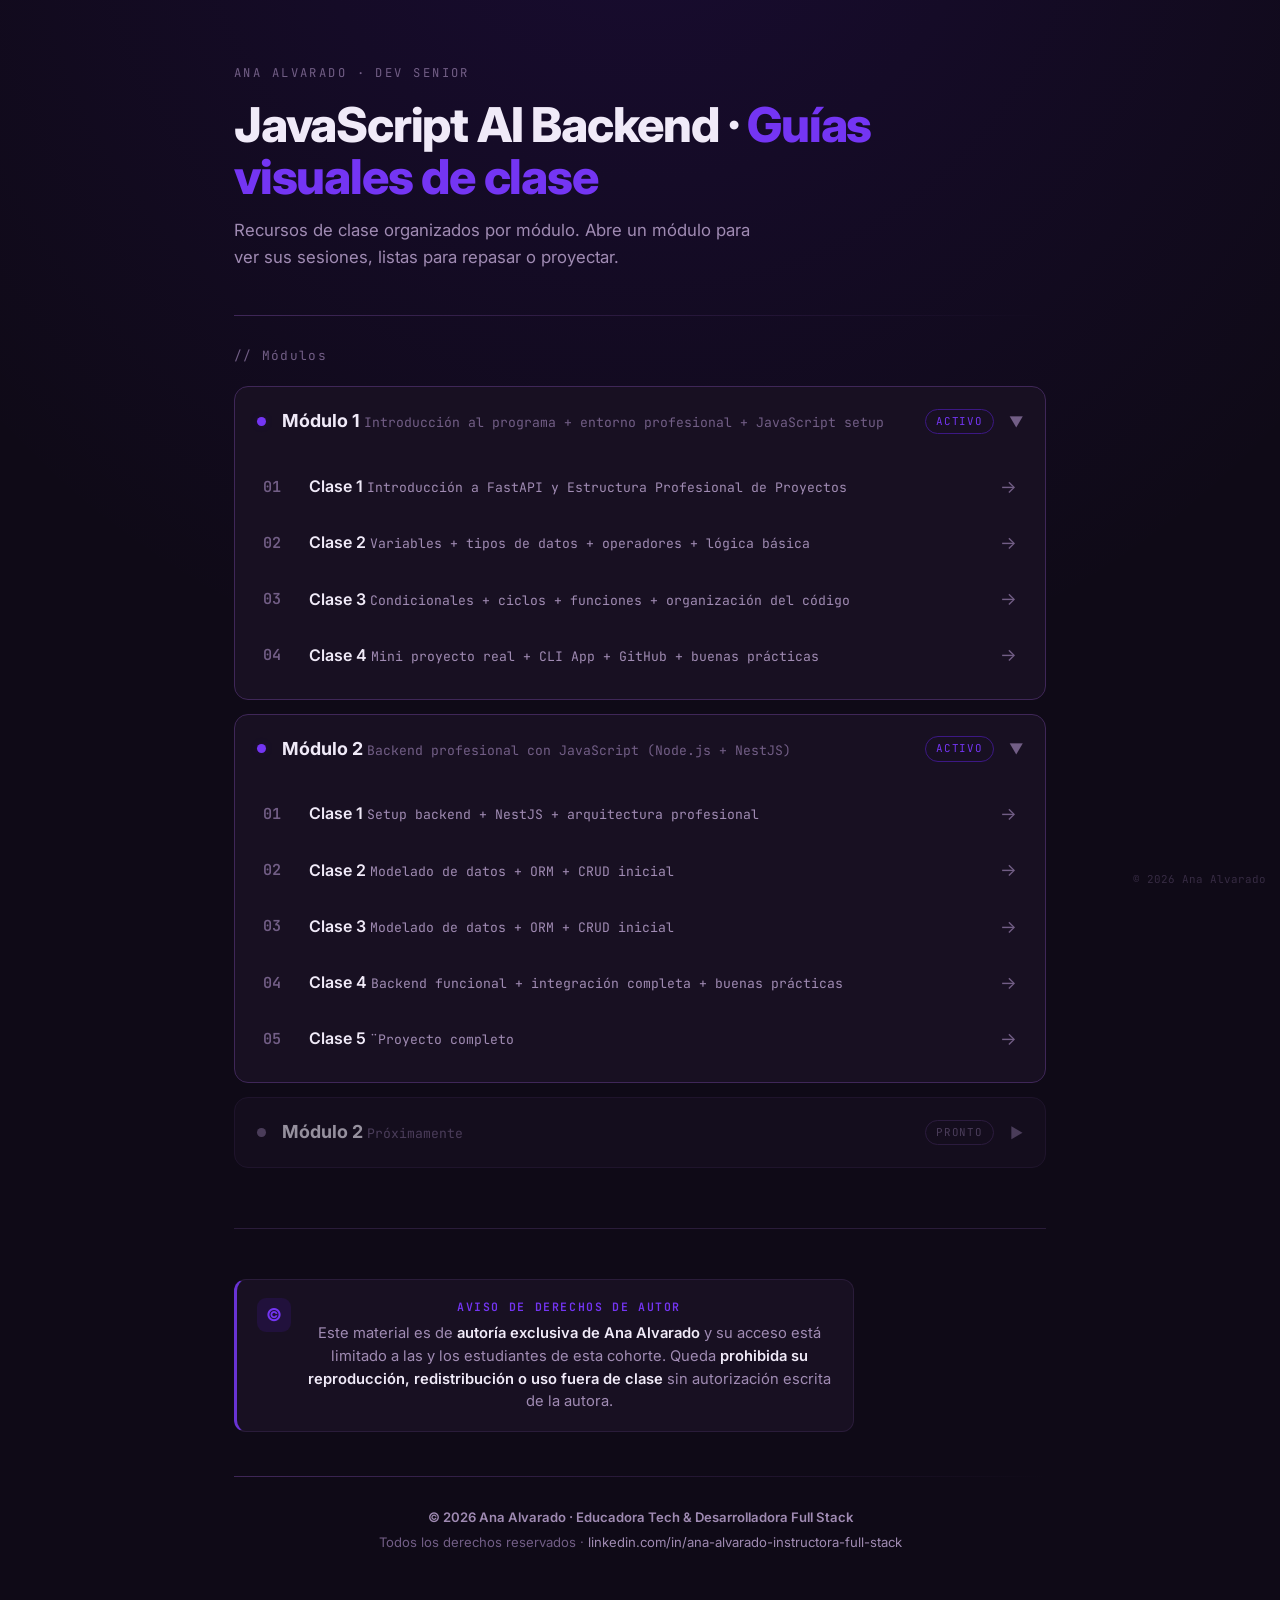
==== index.html @ 87615311 "guia" ====
<!DOCTYPE html>
<html lang="es">
<head>
<meta charset="UTF-8">
<meta name="viewport" content="width=device-width, initial-scale=1.0">
<title>Portal de Clases · Ana Alvarado · Dev Senior</title>

<!--
  ============================================================================
  © 2026 ANA ALVARADO — Todos los derechos reservados.
  Educadora Tech & Desarrolladora Full Stack
  linkedin.com/in/ana-alvarado-instructora-full-stack

  Este material educativo es de autoría exclusiva de Ana Alvarado.
  Queda PROHIBIDA su reproducción, redistribución, modificación o uso
  fuera del contexto de la clase para la que fue creado, sin autorización
  escrita de la autora. El acceso a este recurso no otorga ningún derecho
  sobre su contenido ni sobre su código.
  ============================================================================
-->

<meta name="author" content="Ana Alvarado">
<meta name="copyright" content="© 2026 Ana Alvarado — Todos los derechos reservados">
<meta name="description" content="Material educativo de autoría de Ana Alvarado · Educadora Tech & Desarrolladora Full Stack. Uso exclusivo de clase.">
<meta name="robots" content="noindex, nofollow, noarchive, noimageindex">

<link rel="preconnect" href="https://fonts.googleapis.com">
<link rel="preconnect" href="https://fonts.gstatic.com" crossorigin>
<link href="https://fonts.googleapis.com/css2?family=Inter:wght@400;500;600;700;800&family=JetBrains+Mono:wght@400;500;600&display=swap" rel="stylesheet">
<style>
  /* ==========================================================================
     © 2026 Ana Alvarado · Educadora Tech & Desarrolladora Full Stack
     Todos los derechos reservados · Autoría exclusiva.
     ========================================================================== */
:root{
    /* Fondo morado-carbón (tinte del morado Dev Senior, no gris neutro) */
    --bg:#0f0a17;
    --bg-card:#181022;
    --bg-card-hover:#20152e;
    --borde:#2a1c3a;
    --borde-claro:#3f2758;
    --texto:#f0eaf8;
    --texto-suave:#a08bb3;
    --texto-tenue:#725e86;
    /* Acento institucional Dev Senior */
    --acento:#7435f3;        /* vibrante Dev Senior, para que resalte sobre oscuro */
    --acento-fuerte:#6933d4; /* principal Dev Senior */
    --acento-tenue:#3C1884;  /* oscuro Dev Senior */
    --acento-glow:rgba(96,24,240,0.12);
  }
  *{margin:0;padding:0;box-sizing:border-box}
  html{scroll-behavior:smooth}
  body{
    font-family:'Inter',sans-serif;
    background:var(--bg);
    color:var(--texto);
    min-height:100vh;
    line-height:1.6;
    background-image:radial-gradient(circle at 50% -10%, var(--acento-glow), transparent 46%);
    /* disuasión: dificulta selección casual */
    -webkit-user-select:none;
    -moz-user-select:none;
    user-select:none;
  }
  .wrap{max-width:860px;margin:0 auto;padding:64px 24px 90px}

  /* Encabezado */
  .eyebrow{
    font-family:'JetBrains Mono',monospace;
    font-size:.76rem;
    letter-spacing:.2em;
    text-transform:uppercase;
    color:var(--texto-tenue);
    margin-bottom:16px;
  }
  h1{
    font-size:clamp(2rem,5vw,3rem);
    font-weight:800;
    letter-spacing:-.025em;
    line-height:1.08;
    margin-bottom:14px;
  }
  h1 .acento{
    color:var(--acento);
  }
  .lead{
    color:var(--texto-suave);
    font-size:1.05rem;
    max-width:540px;
  }

  /* Aviso legal serio */
  .aviso{
    display:flex;
    gap:14px;
    align-items:flex-start;
    background:var(--bg-card);
    border:1px solid var(--borde);
    border-left:3px solid var(--acento-fuerte);
    border-radius:12px;
    padding:18px 20px;
    margin-top:26px;
    max-width:620px;
  }
  .aviso-icono{
    flex-shrink:0;
    width:34px;height:34px;
    border-radius:9px;
    background:var(--acento-glow);
    display:flex;align-items:center;justify-content:center;
    font-size:1.1rem;
    color:var(--acento);
    font-weight:700;
  }
  .aviso-cuerpo{flex:1}
  .aviso-titulo{
    font-family:'JetBrains Mono',monospace;
    font-size:.72rem;
    letter-spacing:.14em;
    text-transform:uppercase;
    color:var(--acento);
    margin-bottom:6px;
    font-weight:600;
  }
  .aviso-texto{
    font-size:.92rem;
    color:var(--texto-suave);
    line-height:1.55;
  }
  .aviso-texto strong{color:var(--texto);font-weight:600}

  .divider{
    height:1px;
    background:linear-gradient(90deg,var(--borde-claro),transparent);
    margin:44px 0 30px;
  }
  .sec-label{
    font-family:'JetBrains Mono',monospace;
    font-size:.8rem;
    color:var(--texto-tenue);
    letter-spacing:.1em;
    margin-bottom:20px;
  }

  /* Módulos plegables */
  .modulos{display:flex;flex-direction:column;gap:14px}
  .modulo{
    background:var(--bg-card);
    border:1px solid var(--borde);
    border-radius:14px;
    overflow:hidden;
    transition:border-color .2s ease;
  }
  .modulo[open]{border-color:var(--borde-claro)}
  .modulo summary{
    list-style:none;
    cursor:pointer;
    display:flex;
    align-items:center;
    gap:16px;
    padding:20px 22px;
    user-select:none;
    transition:background .2s ease;
  }
  .modulo summary::-webkit-details-marker{display:none}
  .modulo summary:hover{background:var(--bg-card-hover)}
  .modulo summary:focus-visible{outline:2px solid var(--acento);outline-offset:-2px}
  .mod-punto{
    width:9px;height:9px;border-radius:50%;flex-shrink:0;
    background:var(--acento);
    box-shadow:0 0 8px var(--acento-glow);
  }
  .mod-punto.apagado{
    background:var(--texto-tenue);
    box-shadow:none;
  }
  .mod-info{flex:1;min-width:0}
  .mod-titulo{font-size:1.12rem;font-weight:700;margin-bottom:2px}
  .mod-meta{
    font-size:.82rem;
    color:var(--texto-tenue);
    font-family:'JetBrains Mono',monospace;
  }
  .mod-chevron{
    color:var(--texto-tenue);
    font-size:.9rem;
    transition:transform .25s ease;
    flex-shrink:0;
  }
  .modulo[open] .mod-chevron{transform:rotate(90deg)}
  .mod-badge{
    font-family:'JetBrains Mono',monospace;
    font-size:.68rem;
    letter-spacing:.08em;
    text-transform:uppercase;
    color:var(--texto-tenue);
    border:1px solid var(--borde-claro);
    border-radius:20px;
    padding:3px 10px;
    flex-shrink:0;
  }
  .mod-badge.activo{
    color:var(--acento);
    border-color:var(--acento-tenue);
  }

  /* Lista de clases dentro del módulo */
  .clases{
    padding:4px 14px 16px;
    display:flex;flex-direction:column;gap:2px;
  }
  .clase{
    display:flex;
    align-items:center;
    gap:16px;
    padding:13px 14px;
    border-radius:10px;
    text-decoration:none;
    color:inherit;
    transition:background .15s ease;
  }
  .clase:hover{background:var(--bg-card-hover)}
  .clase:focus-visible{outline:2px solid var(--acento);outline-offset:-2px}
  .num{
    font-family:'JetBrains Mono',monospace;
    font-size:.95rem;
    font-weight:600;
    color:var(--texto-tenue);
    min-width:30px;
    flex-shrink:0;
  }
  .clase-info{flex:1;min-width:0}
  .clase-titulo{font-size:1rem;font-weight:600;margin-bottom:1px}
  .clase-temas{
    font-size:.82rem;
    color:var(--texto-suave);
    font-family:'JetBrains Mono',monospace;
  }
  .flecha{color:var(--texto-tenue);font-size:1.1rem;transition:.15s ease;flex-shrink:0}
  .clase:hover .flecha{color:var(--acento);transform:translateX(2px)}
  .clase:hover .num{color:var(--acento)}

  /* Módulo próximamente */
  .modulo.proximo{opacity:.6}
  .modulo.proximo summary{cursor:default}
  .modulo.proximo summary:hover{background:transparent}
  .vacio{
    padding:0 22px 20px;
    font-size:.9rem;
    color:var(--texto-tenue);
    font-style:italic;
  }

  /* Marca de agua discreta fija */
  .watermark{
    position:fixed;
    bottom:12px;right:14px;
    font-family:'JetBrains Mono',monospace;
    font-size:.68rem;
    color:var(--texto-tenue);
    opacity:.4;
    pointer-events:none;
    user-select:none;
    z-index:5;
  }

  /* Pie */
  footer{
    margin-top:60px;
    padding-top:24px;
    border-top:1px solid var(--borde);
    font-size:.82rem;
    color:var(--texto-tenue);
    text-align:center;
  }
  footer a{color:var(--texto-suave);text-decoration:none}
  footer a:hover{color:var(--acento)}
  footer .firma{color:var(--texto-suave);font-weight:600;margin-bottom:4px}

  @media (max-width:520px){
    .wrap{padding:44px 18px 60px}
    .modulo summary{padding:16px 18px;gap:12px}
    .mod-badge{display:none}
    .watermark{display:none}
  }

  @media (prefers-reduced-motion:reduce){
    *{transition:none !important;scroll-behavior:auto !important}
  }
</style>
</head>
<body oncontextmenu="return false">
  <div class="wrap">

    <p class="eyebrow">Ana Alvarado · Dev Senior</p>
    <h1>JavaScript AI Backend · <span class="acento">Guías visuales de clase</span></h1>
    <p class="lead">Recursos de clase organizados por módulo. Abre un módulo para ver sus sesiones, listas para repasar o proyectar.</p>

    <div class="divider"></div>

    <p class="sec-label">// Módulos</p>

    <div class="modulos">

      <!-- ============ MÓDULO: JAVASCRIPT ============ -->
      <details class="modulo" open>
        <summary>
          <span class="mod-punto"></span>
          <span class="mod-info">
            <span class="mod-titulo">Módulo 1</span>
            <span class="mod-meta">Introducción al programa + entorno profesional + JavaScript setup</span>
          </span>
          <span class="mod-badge activo">Activo</span>
          <span class="mod-chevron">▶</span>
        </summary>
        <div class="clases">

          <a class="clase" href="">
            <span class="num">01</span>
            <span class="clase-info">
              <span class="clase-titulo">Clase 1</span>
              <span class="clase-temas">Introducción a FastAPI y Estructura Profesional de Proyectos</span>
            </span>
            <span class="flecha">&rarr;</span>
          </a>
<!-- cambios -->
          <a class="clase" href="docs/clase2.html">
            <span class="num">02</span>
            <span class="clase-info">
              <span class="clase-titulo">Clase 2</span>
              <span class="clase-temas">Variables + tipos de datos + operadores + lógica básica</span>
            </span>
            <span class="flecha">&rarr;</span>
          </a>
          <a class="clase" href="docs/M1_Clase3_SPA_estudiantes.html">
            <span class="num">03</span>
            <span class="clase-info">
              <span class="clase-titulo">Clase 3</span>
              <span class="clase-temas">Condicionales + ciclos + funciones + organización del código</span>
            </span>
            <span class="flecha">&rarr;</span>
          </a>
<!-- cambios -->
          <a class="clase" href="docs/Clase4_Modulo1_CLI_Gestor_Tareas.html">
            <span class="num">04</span>
            <span class="clase-info">
              <span class="clase-titulo">Clase 4</span>
              <span class="clase-temas">Mini proyecto real + CLI App + GitHub + buenas prácticas</span>
            </span>
            <span class="flecha">&rarr;</span>
          </a>
        </div>
      </details>

            <!-- ============ MÓDULO: JAVASCRIPT ============ -->
      <details class="modulo" open>
        <summary>
          <span class="mod-punto"></span>
          <span class="mod-info">
            <span class="mod-titulo">Módulo 2</span>
            <span class="mod-meta">Backend profesional con JavaScript (Node.js + NestJS)</span>
          </span>
          <span class="mod-badge activo">Activo</span>
          <span class="mod-chevron">▶</span>
        </summary>
        <div class="clases">
          <a class="clase" href="docs/M2-C1-spa.html">
            <span class="num">01</span>
            <span class="clase-info">
              <span class="clase-titulo">Clase 1</span>
              <span class="clase-temas">Setup backend + NestJS + arquitectura profesional</span>
            </span>
            <span class="flecha">&rarr;</span>
          </a>
          <a class="clase" href="docs/clase-02-modelado-prisma-postgresql-v2.html">
            <span class="num">02</span>
            <span class="clase-info">
              <span class="clase-titulo">Clase 2</span>
              <span class="clase-temas">Modelado de datos + ORM + CRUD inicial</span>
            </span>
            <span class="flecha">&rarr;</span>
          </a>
          <a class="clase" href="docs/Clase3_Modulo2.html">
            <span class="num">03</span>
            <span class="clase-info">
              <span class="clase-titulo">Clase 3</span>
              <span class="clase-temas">Modelado de datos + ORM + CRUD inicial</span>
            </span>
            <span class="flecha">&rarr;</span>
          </a>
          <a class="clase" href="docs/clase4M2.html">
            <span class="num">04</span>
            <span class="clase-info">
              <span class="clase-titulo">Clase 4</span>
              <span class="clase-temas">Backend funcional + integración completa + buenas prácticas</span>
            </span>
            <span class="flecha">&rarr;</span>
          </a>
          <a class="clase" href="docs/Repaso-Finanzas-API-SPA.html">
            <span class="num">05</span>
            <span class="clase-info">
              <span class="clase-titulo">Clase 5</span>
              <span class="clase-temas">¨Proyecto completo</span>
            </span>
            <span class="flecha">&rarr;</span>
          </a>
        </div>
      </details>

      <!-- ============ MÓDULO: BASES DE DATOS ============ -->
      <details class="modulo proximo">
        <summary>
          <span class="mod-punto apagado"></span>
          <span class="mod-info">
            <span class="mod-titulo">Módulo 2</span>
            <span class="mod-meta">Próximamente</span>
          </span>
          <span class="mod-badge">Pronto</span>
          <span class="mod-chevron">▶</span>
        </summary>
        <p class="vacio">Las sesiones de este módulo se publicarán más adelante.</p>


    </div>

    <footer>
          <div class="aviso" role="note" aria-label="Aviso de derechos de autor">
      <span class="aviso-icono">©</span>
      <div class="aviso-cuerpo">
        <div class="aviso-titulo">Aviso de derechos de autor</div>
        <p class="aviso-texto">
          Este material es de <strong>autoría exclusiva de Ana Alvarado</strong> y su acceso está limitado a las y los estudiantes de esta cohorte. Queda <strong>prohibida su reproducción, redistribución o uso fuera de clase</strong> sin autorización escrita de la autora.
        </p>
      </div>
    </div>
        <div class="divider"></div>
      <p class="firma">© 2026 Ana Alvarado · Educadora Tech &amp; Desarrolladora Full Stack</p>
      <p>Todos los derechos reservados ·
      <a href="https://linkedin.com/in/ana-alvarado-instructora-full-stack" target="_blank" rel="noopener">linkedin.com/in/ana-alvarado-instructora-full-stack</a></p>
    </footer>

  </div>

  <div class="watermark">© 2026 Ana Alvarado</div>

<script>
/* ============================================================================
   © 2026 Ana Alvarado — Educadora Tech & Desarrolladora Full Stack
   Todos los derechos reservados. Autoría exclusiva.
   linkedin.com/in/ana-alvarado-instructora-full-stack
   ============================================================================ */
console.log("%c© 2026 Ana Alvarado","color:#0086CE;font-size:16px;font-weight:bold");
console.log("%cEducadora Tech & Desarrolladora Full Stack — Todos los derechos reservados","color:#8ba0b3");
console.log("%cEste material es de autoría exclusiva. Prohibida su reproducción o redistribución sin autorización.","color:#5e7286");

/* Capa de disuasión (NO es bloqueo real; molesta la copia casual) */
(function(){
  // Bloquear selección por arrastre
  document.addEventListener('selectstart', function(e){ e.preventDefault(); });
  // Bloquear arrastre de enlaces/imágenes
  document.addEventListener('dragstart', function(e){ e.preventDefault(); });
  // Atajos comunes de guardado / código fuente / imprimir / copiar
  document.addEventListener('keydown', function(e){
    var k = (e.key || '').toLowerCase();
    if(e.ctrlKey || e.metaKey){
      if(['s','u','p','c'].includes(k)){ e.preventDefault(); return false; }
    }
    // F12 (DevTools) y Ctrl+Shift+I / Ctrl+Shift+J / Ctrl+Shift+C
    if(k === 'f12'){ e.preventDefault(); return false; }
    if((e.ctrlKey||e.metaKey) && e.shiftKey && ['i','j','c'].includes(k)){
      e.preventDefault(); return false;
    }
  });
})();
</script>
</body>
</html>
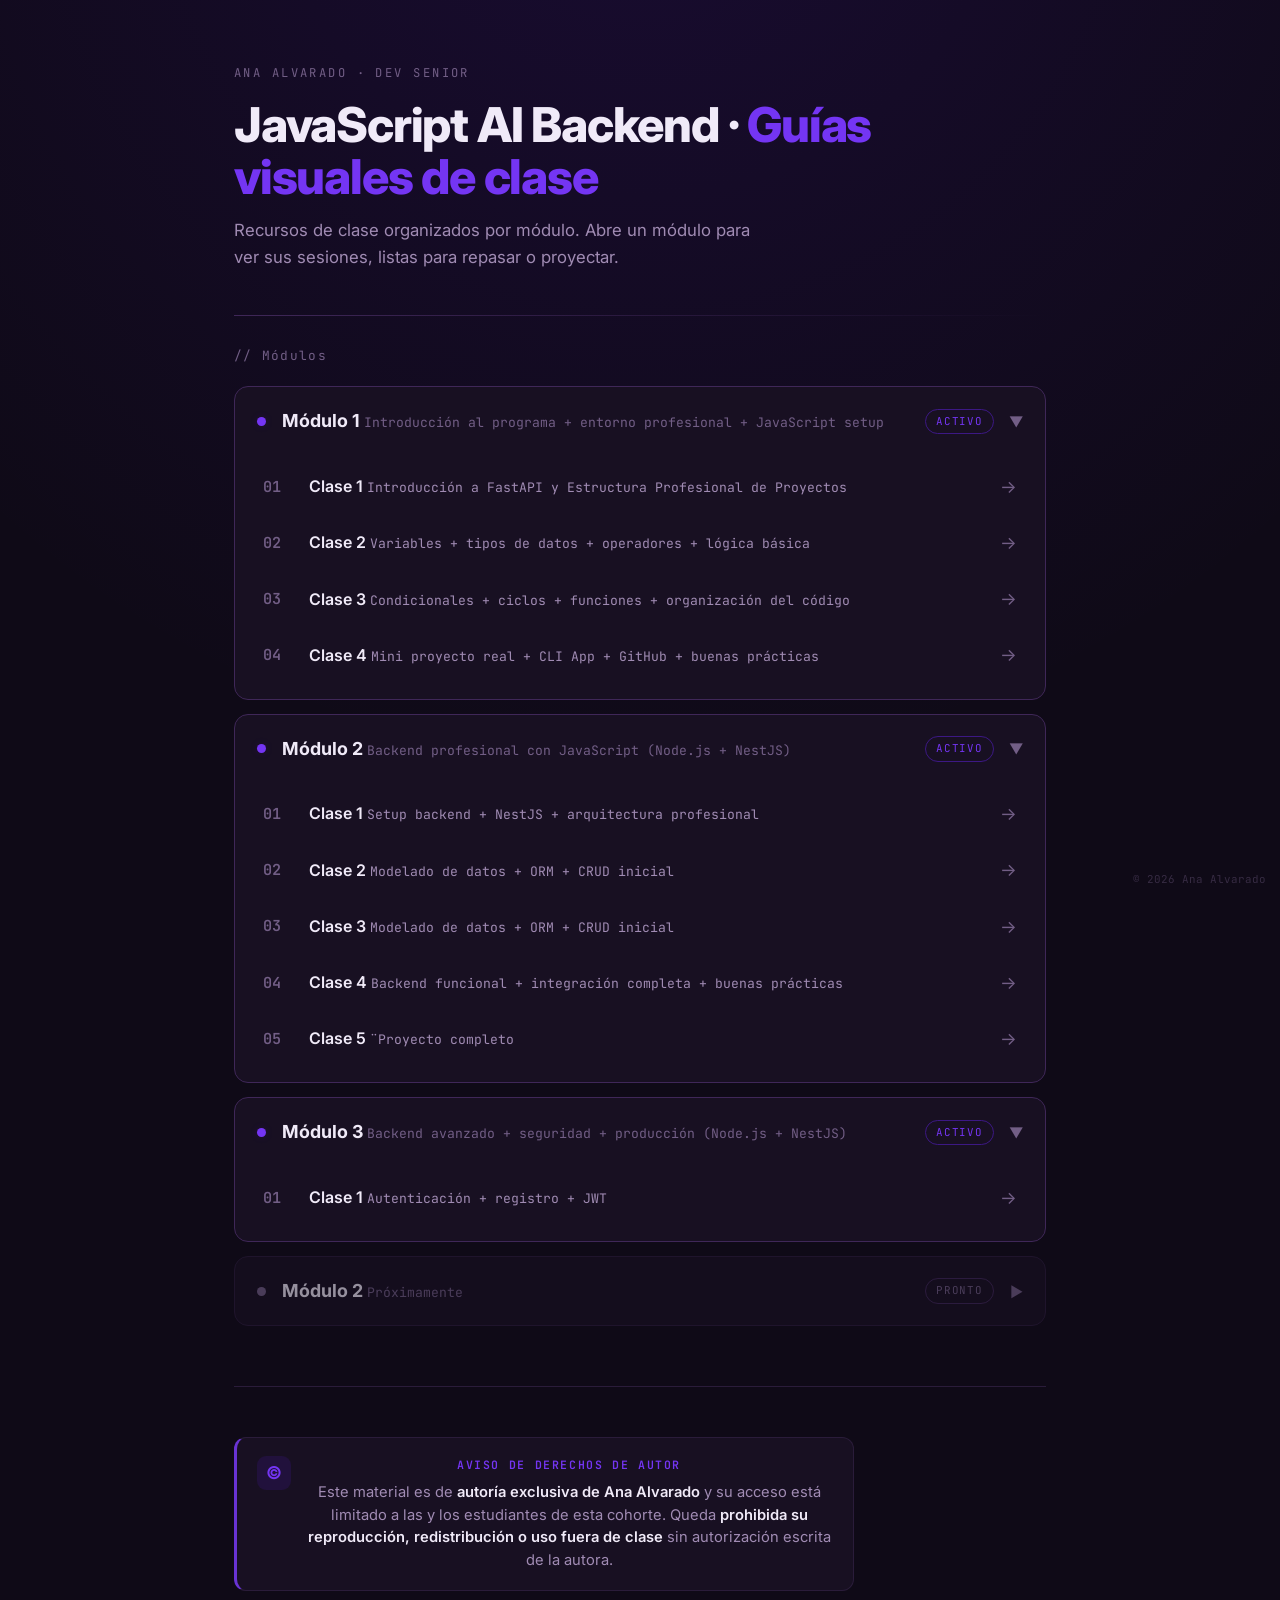
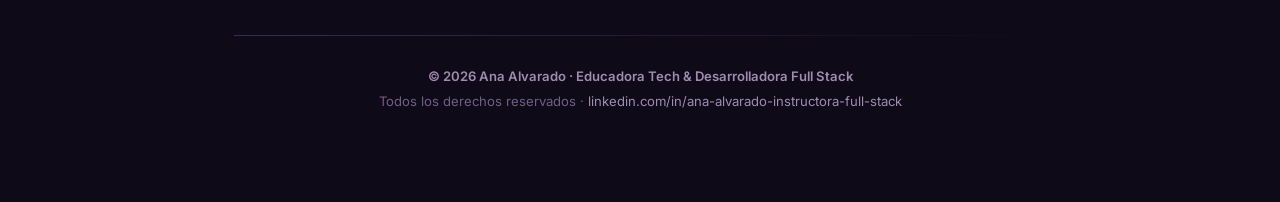
==== commit f4f27a5f: "clase 1 M 3" ====
--- a/index.html
+++ b/index.html
@@ -407,6 +407,30 @@
         </div>
       </details>
 
+
+      <details class="modulo" open>
+        <summary>
+          <span class="mod-punto"></span>
+          <span class="mod-info">
+            <span class="mod-titulo">Módulo 3</span>
+            <span class="mod-meta">Backend avanzado + seguridad + producción (Node.js + NestJS)</span>
+          </span>
+          <span class="mod-badge activo">Activo</span>
+          <span class="mod-chevron">▶</span>
+        </summary>
+        <div class="clases">
+          <a class="clase" href="docs/M3/Clase1/M3C1-autenticacion-registro-jwt.html">
+            <span class="num">01</span>
+            <span class="clase-info">
+              <span class="clase-titulo">Clase 1</span>
+              <span class="clase-temas">Autenticación + registro + JWT</span>
+            </span>
+            <span class="flecha">&rarr;</span>
+          </a>
+
+        </div>
+      </details>
+
       <!-- ============ MÓDULO: BASES DE DATOS ============ -->
       <details class="modulo proximo">
         <summary>
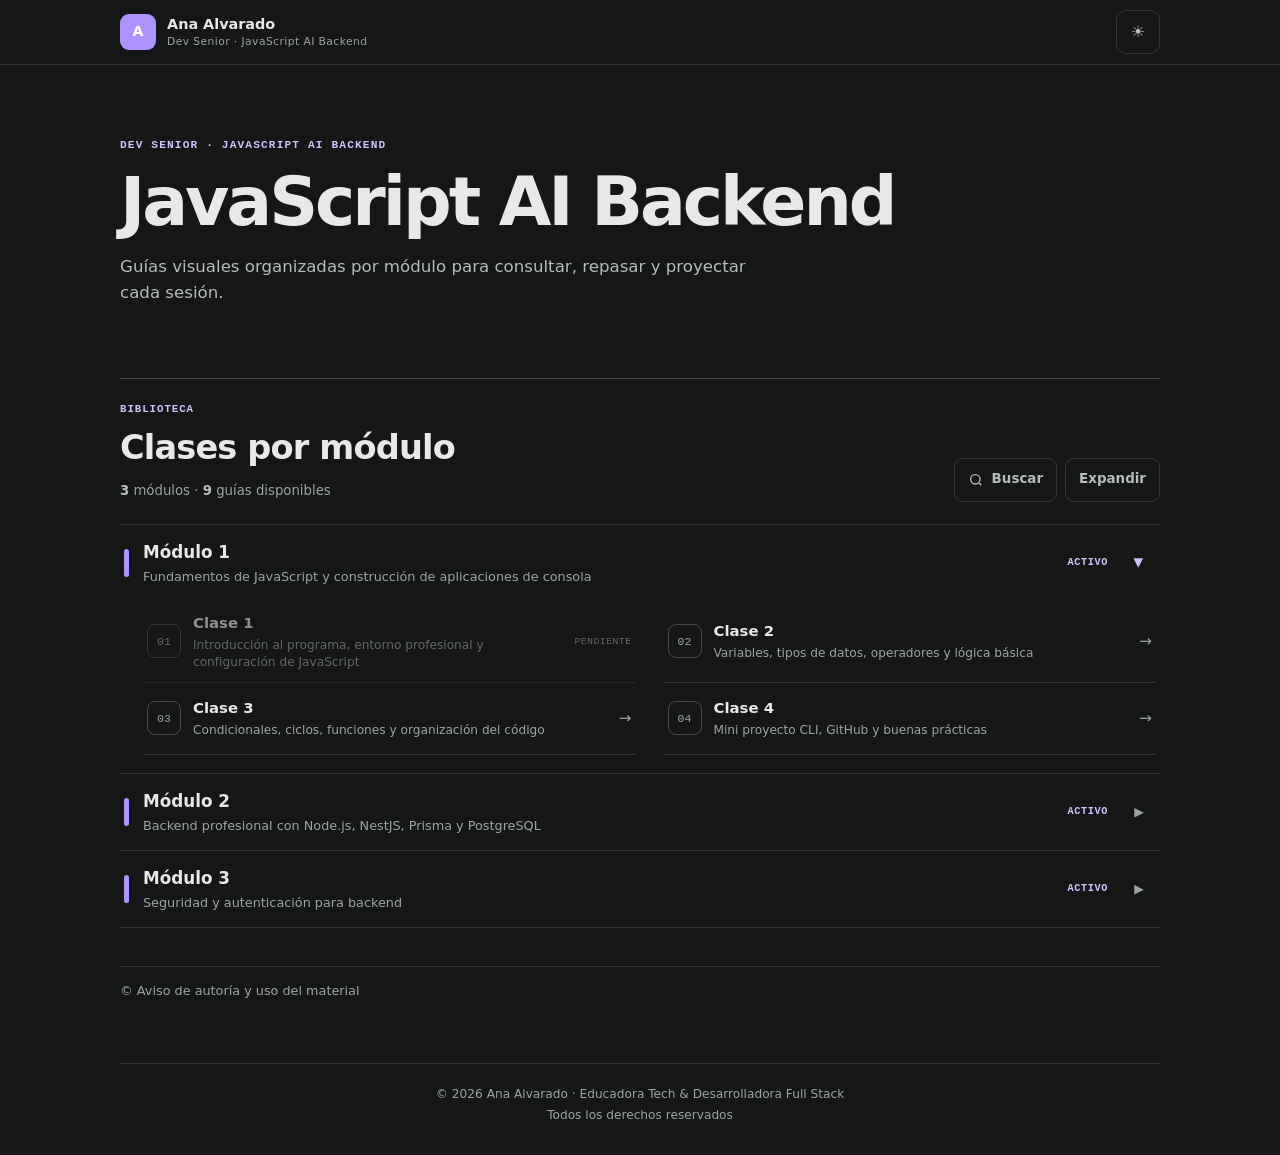
==== commit 1fa3ad8b: "first commit" ====
--- a/index.html
+++ b/index.html
@@ -1,501 +1,190 @@
-<!DOCTYPE html>
-<html lang="es">
+<!doctype html>
+<html lang="es" data-empresa="dev-senior">
 <head>
-<meta charset="UTF-8">
-<meta name="viewport" content="width=device-width, initial-scale=1.0">
-<title>Portal de Clases · Ana Alvarado · Dev Senior</title>
+  <meta charset="utf-8">
+  <meta name="viewport" content="width=device-width, initial-scale=1">
+  <title>JavaScript AI Backend · Ana Alvarado</title>
+  <meta name="author" content="Ana Alvarado">
+  <meta name="description" content="Biblioteca de guías y materiales de JavaScript AI Backend.">
+  <meta name="robots" content="noindex, nofollow, noarchive">
+  <link rel="stylesheet" href="portal.css">
+</head>
 
-<!--
-  ============================================================================
-  © 2026 ANA ALVARADO — Todos los derechos reservados.
-  Educadora Tech & Desarrolladora Full Stack
-  linkedin.com/in/ana-alvarado-instructora-full-stack
+<body>
+  <header class="portal-topbar">
+    <a class="portal-brand" href="./index.html" aria-label="Inicio del portal">
+      <span class="portal-brand-mark" aria-hidden="true">A</span>
+      <span class="portal-brand-copy">
+        <strong>Ana Alvarado</strong>
+        <small>Dev Senior · JavaScript AI Backend</small>
+      </span>
+    </a>
+    <button class="ctrl-btn" id="temaBtn" type="button" aria-label="Activar tema oscuro" title="Activar tema oscuro">☾</button>
+  </header>
 
-  Este material educativo es de autoría exclusiva de Ana Alvarado.
-  Queda PROHIBIDA su reproducción, redistribución, modificación o uso
-  fuera del contexto de la clase para la que fue creado, sin autorización
-  escrita de la autora. El acceso a este recurso no otorga ningún derecho
-  sobre su contenido ni sobre su código.
-  ============================================================================
--->
+  <main class="wrap">
+    <p class="eyebrow">DEV SENIOR · JAVASCRIPT AI BACKEND</p>
+    <h1>JavaScript AI Backend</h1>
+    <p class="lead">Guías visuales organizadas por módulo para consultar, repasar y proyectar cada sesión.</p>
 
-<meta name="author" content="Ana Alvarado">
-<meta name="copyright" content="© 2026 Ana Alvarado — Todos los derechos reservados">
-<meta name="description" content="Material educativo de autoría de Ana Alvarado · Educadora Tech & Desarrolladora Full Stack. Uso exclusivo de clase.">
-<meta name="robots" content="noindex, nofollow, noarchive, noimageindex">
+    <section class="library-head" id="guias" aria-labelledby="tituloBiblioteca">
+      <div class="library-heading">
+        <span class="section-label">Biblioteca</span>
+        <h2 id="tituloBiblioteca">Clases por módulo</h2>
+        <p class="library-meta"><strong data-module-count>0</strong> módulos · <strong data-resource-count>0</strong> guías disponibles</p>
+      </div>
+      <div class="library-actions">
+        <button class="text-btn" id="mostrarBusqueda" type="button" aria-expanded="false" aria-controls="panelBusqueda" aria-label="Buscar una guía">
+          <svg viewBox="0 0 24 24" aria-hidden="true" fill="none" stroke="currentColor" stroke-width="2"><circle cx="11" cy="11" r="7"></circle><path d="m20 20-3.5-3.5"></path></svg>
+          <span data-search-label>Buscar</span>
+        </button>
+        <button class="text-btn" id="expandirModulos" type="button" aria-expanded="false">Expandir</button>
+      </div>
+      <div class="search-panel" id="panelBusqueda" hidden>
+        <label class="search-field">
+          <span class="sr-only">Buscar por clase, tema o tecnología</span>
+          <input class="search-input" id="buscarGuia" type="search" autocomplete="off" placeholder="Escribe una clase, tema o tecnología…">
+          <button class="search-clear" id="limpiarBusqueda" type="button" aria-label="Limpiar búsqueda" title="Limpiar búsqueda" hidden>×</button>
+        </label>
+      </div>
+      <p class="sr-only" id="estadoResultados" role="status" aria-live="polite"></p>
+    </section>
 
-<link rel="preconnect" href="https://fonts.googleapis.com">
-<link rel="preconnect" href="https://fonts.gstatic.com" crossorigin>
-<link href="https://fonts.googleapis.com/css2?family=Inter:wght@400;500;600;700;800&family=JetBrains+Mono:wght@400;500;600&display=swap" rel="stylesheet">
-<style>
-  /* ==========================================================================
-     © 2026 Ana Alvarado · Educadora Tech & Desarrolladora Full Stack
-     Todos los derechos reservados · Autoría exclusiva.
-     ========================================================================== */
-:root{
-    /* Fondo morado-carbón (tinte del morado Dev Senior, no gris neutro) */
-    --bg:#0f0a17;
-    --bg-card:#181022;
-    --bg-card-hover:#20152e;
-    --borde:#2a1c3a;
-    --borde-claro:#3f2758;
-    --texto:#f0eaf8;
-    --texto-suave:#a08bb3;
-    --texto-tenue:#725e86;
-    /* Acento institucional Dev Senior */
-    --acento:#7435f3;        /* vibrante Dev Senior, para que resalte sobre oscuro */
-    --acento-fuerte:#6933d4; /* principal Dev Senior */
-    --acento-tenue:#3C1884;  /* oscuro Dev Senior */
-    --acento-glow:rgba(96,24,240,0.12);
-  }
-  *{margin:0;padding:0;box-sizing:border-box}
-  html{scroll-behavior:smooth}
-  body{
-    font-family:'Inter',sans-serif;
-    background:var(--bg);
-    color:var(--texto);
-    min-height:100vh;
-    line-height:1.6;
-    background-image:radial-gradient(circle at 50% -10%, var(--acento-glow), transparent 46%);
-    /* disuasión: dificulta selección casual */
-    -webkit-user-select:none;
-    -moz-user-select:none;
-    user-select:none;
-  }
-  .wrap{max-width:860px;margin:0 auto;padding:64px 24px 90px}
-
-  /* Encabezado */
-  .eyebrow{
-    font-family:'JetBrains Mono',monospace;
-    font-size:.76rem;
-    letter-spacing:.2em;
-    text-transform:uppercase;
-    color:var(--texto-tenue);
-    margin-bottom:16px;
-  }
-  h1{
-    font-size:clamp(2rem,5vw,3rem);
-    font-weight:800;
-    letter-spacing:-.025em;
-    line-height:1.08;
-    margin-bottom:14px;
-  }
-  h1 .acento{
-    color:var(--acento);
-  }
-  .lead{
-    color:var(--texto-suave);
-    font-size:1.05rem;
-    max-width:540px;
-  }
-
-  /* Aviso legal serio */
-  .aviso{
-    display:flex;
-    gap:14px;
-    align-items:flex-start;
-    background:var(--bg-card);
-    border:1px solid var(--borde);
-    border-left:3px solid var(--acento-fuerte);
-    border-radius:12px;
-    padding:18px 20px;
-    margin-top:26px;
-    max-width:620px;
-  }
-  .aviso-icono{
-    flex-shrink:0;
-    width:34px;height:34px;
-    border-radius:9px;
-    background:var(--acento-glow);
-    display:flex;align-items:center;justify-content:center;
-    font-size:1.1rem;
-    color:var(--acento);
-    font-weight:700;
-  }
-  .aviso-cuerpo{flex:1}
-  .aviso-titulo{
-    font-family:'JetBrains Mono',monospace;
-    font-size:.72rem;
-    letter-spacing:.14em;
-    text-transform:uppercase;
-    color:var(--acento);
-    margin-bottom:6px;
-    font-weight:600;
-  }
-  .aviso-texto{
-    font-size:.92rem;
-    color:var(--texto-suave);
-    line-height:1.55;
-  }
-  .aviso-texto strong{color:var(--texto);font-weight:600}
-
-  .divider{
-    height:1px;
-    background:linear-gradient(90deg,var(--borde-claro),transparent);
-    margin:44px 0 30px;
-  }
-  .sec-label{
-    font-family:'JetBrains Mono',monospace;
-    font-size:.8rem;
-    color:var(--texto-tenue);
-    letter-spacing:.1em;
-    margin-bottom:20px;
-  }
-
-  /* Módulos plegables */
-  .modulos{display:flex;flex-direction:column;gap:14px}
-  .modulo{
-    background:var(--bg-card);
-    border:1px solid var(--borde);
-    border-radius:14px;
-    overflow:hidden;
-    transition:border-color .2s ease;
-  }
-  .modulo[open]{border-color:var(--borde-claro)}
-  .modulo summary{
-    list-style:none;
-    cursor:pointer;
-    display:flex;
-    align-items:center;
-    gap:16px;
-    padding:20px 22px;
-    user-select:none;
-    transition:background .2s ease;
-  }
-  .modulo summary::-webkit-details-marker{display:none}
-  .modulo summary:hover{background:var(--bg-card-hover)}
-  .modulo summary:focus-visible{outline:2px solid var(--acento);outline-offset:-2px}
-  .mod-punto{
-    width:9px;height:9px;border-radius:50%;flex-shrink:0;
-    background:var(--acento);
-    box-shadow:0 0 8px var(--acento-glow);
-  }
-  .mod-punto.apagado{
-    background:var(--texto-tenue);
-    box-shadow:none;
-  }
-  .mod-info{flex:1;min-width:0}
-  .mod-titulo{font-size:1.12rem;font-weight:700;margin-bottom:2px}
-  .mod-meta{
-    font-size:.82rem;
-    color:var(--texto-tenue);
-    font-family:'JetBrains Mono',monospace;
-  }
-  .mod-chevron{
-    color:var(--texto-tenue);
-    font-size:.9rem;
-    transition:transform .25s ease;
-    flex-shrink:0;
-  }
-  .modulo[open] .mod-chevron{transform:rotate(90deg)}
-  .mod-badge{
-    font-family:'JetBrains Mono',monospace;
-    font-size:.68rem;
-    letter-spacing:.08em;
-    text-transform:uppercase;
-    color:var(--texto-tenue);
-    border:1px solid var(--borde-claro);
-    border-radius:20px;
-    padding:3px 10px;
-    flex-shrink:0;
-  }
-  .mod-badge.activo{
-    color:var(--acento);
-    border-color:var(--acento-tenue);
-  }
-
-  /* Lista de clases dentro del módulo */
-  .clases{
-    padding:4px 14px 16px;
-    display:flex;flex-direction:column;gap:2px;
-  }
-  .clase{
-    display:flex;
-    align-items:center;
-    gap:16px;
-    padding:13px 14px;
-    border-radius:10px;
-    text-decoration:none;
-    color:inherit;
-    transition:background .15s ease;
-  }
-  .clase:hover{background:var(--bg-card-hover)}
-  .clase:focus-visible{outline:2px solid var(--acento);outline-offset:-2px}
-  .num{
-    font-family:'JetBrains Mono',monospace;
-    font-size:.95rem;
-    font-weight:600;
-    color:var(--texto-tenue);
-    min-width:30px;
-    flex-shrink:0;
-  }
-  .clase-info{flex:1;min-width:0}
-  .clase-titulo{font-size:1rem;font-weight:600;margin-bottom:1px}
-  .clase-temas{
-    font-size:.82rem;
-    color:var(--texto-suave);
-    font-family:'JetBrains Mono',monospace;
-  }
-  .flecha{color:var(--texto-tenue);font-size:1.1rem;transition:.15s ease;flex-shrink:0}
-  .clase:hover .flecha{color:var(--acento);transform:translateX(2px)}
-  .clase:hover .num{color:var(--acento)}
-
-  /* Módulo próximamente */
-  .modulo.proximo{opacity:.6}
-  .modulo.proximo summary{cursor:default}
-  .modulo.proximo summary:hover{background:transparent}
-  .vacio{
-    padding:0 22px 20px;
-    font-size:.9rem;
-    color:var(--texto-tenue);
-    font-style:italic;
-  }
-
-  /* Marca de agua discreta fija */
-  .watermark{
-    position:fixed;
-    bottom:12px;right:14px;
-    font-family:'JetBrains Mono',monospace;
-    font-size:.68rem;
-    color:var(--texto-tenue);
-    opacity:.4;
-    pointer-events:none;
-    user-select:none;
-    z-index:5;
-  }
-
-  /* Pie */
-  footer{
-    margin-top:60px;
-    padding-top:24px;
-    border-top:1px solid var(--borde);
-    font-size:.82rem;
-    color:var(--texto-tenue);
-    text-align:center;
-  }
-  footer a{color:var(--texto-suave);text-decoration:none}
-  footer a:hover{color:var(--acento)}
-  footer .firma{color:var(--texto-suave);font-weight:600;margin-bottom:4px}
-
-  @media (max-width:520px){
-    .wrap{padding:44px 18px 60px}
-    .modulo summary{padding:16px 18px;gap:12px}
-    .mod-badge{display:none}
-    .watermark{display:none}
-  }
-
-  @media (prefers-reduced-motion:reduce){
-    *{transition:none !important;scroll-behavior:auto !important}
-  }
-</style>
-</head>
-<body oncontextmenu="return false">
-  <div class="wrap">
-
-    <p class="eyebrow">Ana Alvarado · Dev Senior</p>
-    <h1>JavaScript AI Backend · <span class="acento">Guías visuales de clase</span></h1>
-    <p class="lead">Recursos de clase organizados por módulo. Abre un módulo para ver sus sesiones, listas para repasar o proyectar.</p>
-
-    <div class="divider"></div>
-
-    <p class="sec-label">// Módulos</p>
-
-    <div class="modulos">
-
-      <!-- ============ MÓDULO: JAVASCRIPT ============ -->
+    <div class="modulos" id="lista-guias" aria-label="Módulos y guías">
       <details class="modulo" open>
         <summary>
-          <span class="mod-punto"></span>
+          <span class="mod-punto" aria-hidden="true"></span>
           <span class="mod-info">
             <span class="mod-titulo">Módulo 1</span>
-            <span class="mod-meta">Introducción al programa + entorno profesional + JavaScript setup</span>
+            <span class="mod-meta">Fundamentos de JavaScript y construcción de aplicaciones de consola</span>
           </span>
-          <span class="mod-badge activo">Activo</span>
-          <span class="mod-chevron">▶</span>
+          <span class="mod-badge">Activo</span>
+          <span class="mod-chevron" aria-hidden="true">▶</span>
         </summary>
         <div class="clases">
-
-          <a class="clase" href="">
+          <div class="clase clase--pendiente" aria-disabled="true">
             <span class="num">01</span>
             <span class="clase-info">
               <span class="clase-titulo">Clase 1</span>
-              <span class="clase-temas">Introducción a FastAPI y Estructura Profesional de Proyectos</span>
+              <span class="clase-temas">Introducción al programa, entorno profesional y configuración de JavaScript</span>
             </span>
-            <span class="flecha">&rarr;</span>
-          </a>
-<!-- cambios -->
+            <span class="flecha" aria-hidden="true">Pendiente</span>
+          </div>
           <a class="clase" href="docs/clase2.html">
             <span class="num">02</span>
             <span class="clase-info">
               <span class="clase-titulo">Clase 2</span>
-              <span class="clase-temas">Variables + tipos de datos + operadores + lógica básica</span>
+              <span class="clase-temas">Variables, tipos de datos, operadores y lógica básica</span>
             </span>
-            <span class="flecha">&rarr;</span>
+            <span class="flecha" aria-hidden="true">&rarr;</span>
           </a>
           <a class="clase" href="docs/M1_Clase3_SPA_estudiantes.html">
             <span class="num">03</span>
             <span class="clase-info">
               <span class="clase-titulo">Clase 3</span>
-              <span class="clase-temas">Condicionales + ciclos + funciones + organización del código</span>
+              <span class="clase-temas">Condicionales, ciclos, funciones y organización del código</span>
             </span>
-            <span class="flecha">&rarr;</span>
+            <span class="flecha" aria-hidden="true">&rarr;</span>
           </a>
-<!-- cambios -->
           <a class="clase" href="docs/Clase4_Modulo1_CLI_Gestor_Tareas.html">
             <span class="num">04</span>
             <span class="clase-info">
               <span class="clase-titulo">Clase 4</span>
-              <span class="clase-temas">Mini proyecto real + CLI App + GitHub + buenas prácticas</span>
+              <span class="clase-temas">Mini proyecto CLI, GitHub y buenas prácticas</span>
             </span>
-            <span class="flecha">&rarr;</span>
+            <span class="flecha" aria-hidden="true">&rarr;</span>
           </a>
         </div>
       </details>
-
-            <!-- ============ MÓDULO: JAVASCRIPT ============ -->
-      <details class="modulo" open>
+      <details class="modulo">
         <summary>
-          <span class="mod-punto"></span>
+          <span class="mod-punto" aria-hidden="true"></span>
           <span class="mod-info">
             <span class="mod-titulo">Módulo 2</span>
-            <span class="mod-meta">Backend profesional con JavaScript (Node.js + NestJS)</span>
+            <span class="mod-meta">Backend profesional con Node.js, NestJS, Prisma y PostgreSQL</span>
           </span>
-          <span class="mod-badge activo">Activo</span>
-          <span class="mod-chevron">▶</span>
+          <span class="mod-badge">Activo</span>
+          <span class="mod-chevron" aria-hidden="true">▶</span>
         </summary>
         <div class="clases">
           <a class="clase" href="docs/M2-C1-spa.html">
             <span class="num">01</span>
             <span class="clase-info">
               <span class="clase-titulo">Clase 1</span>
-              <span class="clase-temas">Setup backend + NestJS + arquitectura profesional</span>
+              <span class="clase-temas">Introducción a NestJS y arquitectura profesional</span>
             </span>
-            <span class="flecha">&rarr;</span>
+            <span class="flecha" aria-hidden="true">&rarr;</span>
           </a>
           <a class="clase" href="docs/clase-02-modelado-prisma-postgresql-v2.html">
             <span class="num">02</span>
             <span class="clase-info">
               <span class="clase-titulo">Clase 2</span>
-              <span class="clase-temas">Modelado de datos + ORM + CRUD inicial</span>
+              <span class="clase-temas">Modelado de datos con Prisma, PostgreSQL y CRUD inicial</span>
             </span>
-            <span class="flecha">&rarr;</span>
+            <span class="flecha" aria-hidden="true">&rarr;</span>
           </a>
           <a class="clase" href="docs/Clase3_Modulo2.html">
             <span class="num">03</span>
             <span class="clase-info">
               <span class="clase-titulo">Clase 3</span>
-              <span class="clase-temas">Modelado de datos + ORM + CRUD inicial</span>
+              <span class="clase-temas">CRUD completo, validaciones y arquitectura</span>
             </span>
-            <span class="flecha">&rarr;</span>
+            <span class="flecha" aria-hidden="true">&rarr;</span>
           </a>
           <a class="clase" href="docs/clase4M2.html">
             <span class="num">04</span>
             <span class="clase-info">
               <span class="clase-titulo">Clase 4</span>
-              <span class="clase-temas">Backend funcional + integración completa + buenas prácticas</span>
+              <span class="clase-temas">Backend completo e integración de capas</span>
             </span>
-            <span class="flecha">&rarr;</span>
+            <span class="flecha" aria-hidden="true">&rarr;</span>
           </a>
           <a class="clase" href="docs/Repaso-Finanzas-API-SPA.html">
             <span class="num">05</span>
             <span class="clase-info">
-              <span class="clase-titulo">Clase 5</span>
-              <span class="clase-temas">¨Proyecto completo</span>
+              <span class="clase-titulo">Repaso</span>
+              <span class="clase-temas">API de finanzas con NestJS y Prisma</span>
             </span>
-            <span class="flecha">&rarr;</span>
+            <span class="flecha" aria-hidden="true">&rarr;</span>
           </a>
         </div>
       </details>
-
-
-      <details class="modulo" open>
+      <details class="modulo">
         <summary>
-          <span class="mod-punto"></span>
+          <span class="mod-punto" aria-hidden="true"></span>
           <span class="mod-info">
             <span class="mod-titulo">Módulo 3</span>
-            <span class="mod-meta">Backend avanzado + seguridad + producción (Node.js + NestJS)</span>
+            <span class="mod-meta">Seguridad y autenticación para backend</span>
           </span>
-          <span class="mod-badge activo">Activo</span>
-          <span class="mod-chevron">▶</span>
+          <span class="mod-badge">Activo</span>
+          <span class="mod-chevron" aria-hidden="true">▶</span>
         </summary>
         <div class="clases">
           <a class="clase" href="docs/M3/Clase1/M3C1-autenticacion-registro-jwt.html">
             <span class="num">01</span>
             <span class="clase-info">
               <span class="clase-titulo">Clase 1</span>
-              <span class="clase-temas">Autenticación + registro + JWT</span>
+              <span class="clase-temas">Autenticación, registro y JWT</span>
             </span>
-            <span class="flecha">&rarr;</span>
+            <span class="flecha" aria-hidden="true">&rarr;</span>
           </a>
-
         </div>
       </details>
-
-      <!-- ============ MÓDULO: BASES DE DATOS ============ -->
-      <details class="modulo proximo">
-        <summary>
-          <span class="mod-punto apagado"></span>
-          <span class="mod-info">
-            <span class="mod-titulo">Módulo 2</span>
-            <span class="mod-meta">Próximamente</span>
-          </span>
-          <span class="mod-badge">Pronto</span>
-          <span class="mod-chevron">▶</span>
-        </summary>
-        <p class="vacio">Las sesiones de este módulo se publicarán más adelante.</p>
-
-
     </div>
 
-    <footer>
-          <div class="aviso" role="note" aria-label="Aviso de derechos de autor">
-      <span class="aviso-icono">©</span>
-      <div class="aviso-cuerpo">
-        <div class="aviso-titulo">Aviso de derechos de autor</div>
-        <p class="aviso-texto">
-          Este material es de <strong>autoría exclusiva de Ana Alvarado</strong> y su acceso está limitado a las y los estudiantes de esta cohorte. Queda <strong>prohibida su reproducción, redistribución o uso fuera de clase</strong> sin autorización escrita de la autora.
-        </p>
-      </div>
-    </div>
-        <div class="divider"></div>
-      <p class="firma">© 2026 Ana Alvarado · Educadora Tech &amp; Desarrolladora Full Stack</p>
-      <p>Todos los derechos reservados ·
-      <a href="https://linkedin.com/in/ana-alvarado-instructora-full-stack" target="_blank" rel="noopener">linkedin.com/in/ana-alvarado-instructora-full-stack</a></p>
-    </footer>
+    <p class="empty-state" id="sinResultados" hidden><strong>No encontramos esa guía.</strong> Prueba con otro tema, número de clase o tecnología.</p>
 
-  </div>
+    <details class="legal-mini">
+      <summary>© Aviso de autoría y uso del material</summary>
+      <p>Este material es de <strong>autoría exclusiva de Ana Alvarado</strong> y está destinado a las y los estudiantes del curso. No se permite su reproducción o redistribución fuera de clase sin autorización escrita.</p>
+    </details>
+  </main>
 
-  <div class="watermark">© 2026 Ana Alvarado</div>
+  <footer>
+    <p>© 2026 Ana Alvarado · Educadora Tech &amp; Desarrolladora Full Stack</p>
+    <p>Todos los derechos reservados</p>
+  </footer>
 
-<script>
-/* ============================================================================
-   © 2026 Ana Alvarado — Educadora Tech & Desarrolladora Full Stack
-   Todos los derechos reservados. Autoría exclusiva.
-   linkedin.com/in/ana-alvarado-instructora-full-stack
-   ============================================================================ */
-console.log("%c© 2026 Ana Alvarado","color:#0086CE;font-size:16px;font-weight:bold");
-console.log("%cEducadora Tech & Desarrolladora Full Stack — Todos los derechos reservados","color:#8ba0b3");
-console.log("%cEste material es de autoría exclusiva. Prohibida su reproducción o redistribución sin autorización.","color:#5e7286");
-
-/* Capa de disuasión (NO es bloqueo real; molesta la copia casual) */
-(function(){
-  // Bloquear selección por arrastre
-  document.addEventListener('selectstart', function(e){ e.preventDefault(); });
-  // Bloquear arrastre de enlaces/imágenes
-  document.addEventListener('dragstart', function(e){ e.preventDefault(); });
-  // Atajos comunes de guardado / código fuente / imprimir / copiar
-  document.addEventListener('keydown', function(e){
-    var k = (e.key || '').toLowerCase();
-    if(e.ctrlKey || e.metaKey){
-      if(['s','u','p','c'].includes(k)){ e.preventDefault(); return false; }
-    }
-    // F12 (DevTools) y Ctrl+Shift+I / Ctrl+Shift+J / Ctrl+Shift+C
-    if(k === 'f12'){ e.preventDefault(); return false; }
-    if((e.ctrlKey||e.metaKey) && e.shiftKey && ['i','j','c'].includes(k)){
-      e.preventDefault(); return false;
-    }
-  });
-})();
-</script>
+  <script src="portal.js" defer></script>
 </body>
-</html>+</html>
--- a/portal.css
+++ b/portal.css
@@ -0,0 +1,321 @@
+/*
+  PLANTILLA UNIVERSAL DE PORTALES · ANA ALVARADO
+  Generation usa azul. Dev Senior usa morado.
+  La selección se hace en index.html con data-empresa.
+*/
+
+:root {
+  --font-display: "Segoe UI", Inter, system-ui, sans-serif;
+  --font-body: Inter, "Segoe UI", system-ui, sans-serif;
+  --font-mono: "Cascadia Code", "SFMono-Regular", Consolas, monospace;
+
+  /* Generation · azul */
+  --brand: #0879b8;
+  --brand-strong: #07557e;
+  --brand-soft: #e7f3fa;
+
+  --bg: #f5f5f2;
+  --surface: #ffffff;
+  --surface-subtle: #fafaf8;
+  --ink: #1d2021;
+  --ink-soft: #50585a;
+  --ink-muted: #667073;
+  --line: #dedfdb;
+  --line-strong: #c8cbc7;
+  color-scheme: light;
+}
+
+/* Dev Senior · morado */
+:root[data-empresa="dev-senior"] {
+  --brand: #6d3ff0;
+  --brand-strong: #4b219c;
+  --brand-soft: #eee9ff;
+}
+
+:root[data-tema="oscuro"] {
+  --brand: #73b9e0;
+  --brand-strong: #a8d5ed;
+  --brand-soft: #1c3340;
+  --bg: #151716;
+  --surface: #1d201f;
+  --surface-subtle: #222524;
+  --ink: #e7e9e7;
+  --ink-soft: #b6bcba;
+  --ink-muted: #9ca4a1;
+  --line: #323634;
+  --line-strong: #454a47;
+  color-scheme: dark;
+}
+
+:root[data-empresa="dev-senior"][data-tema="oscuro"] {
+  --brand: #ad93ff;
+  --brand-strong: #d0c2ff;
+  --brand-soft: #31284a;
+}
+
+* { box-sizing: border-box; }
+html { scroll-behavior: smooth; }
+body {
+  min-height: 100vh;
+  margin: 0;
+  background: var(--bg);
+  color: var(--ink);
+  font-family: var(--font-body);
+  line-height: 1.55;
+  -webkit-font-smoothing: antialiased;
+}
+button, input { font: inherit; }
+a { color: inherit; }
+button, a, summary { -webkit-tap-highlight-color: transparent; }
+:focus-visible { outline: 3px solid color-mix(in srgb, var(--brand) 55%, transparent); outline-offset: 3px; }
+[hidden] { display: none !important; }
+.sr-only {
+  position: absolute !important;
+  width: 1px !important;
+  height: 1px !important;
+  padding: 0 !important;
+  margin: -1px !important;
+  overflow: hidden !important;
+  clip: rect(0, 0, 0, 0) !important;
+  white-space: nowrap !important;
+  border: 0 !important;
+}
+
+.portal-topbar {
+  min-height: 64px;
+  display: flex;
+  align-items: center;
+  justify-content: space-between;
+  gap: 20px;
+  padding: 10px max(20px, calc((100vw - 1040px) / 2));
+  border-bottom: 1px solid var(--line);
+}
+.portal-brand {
+  min-width: 0;
+  display: inline-flex;
+  align-items: center;
+  gap: 11px;
+  text-decoration: none;
+}
+.portal-brand-mark {
+  width: 36px;
+  height: 36px;
+  flex: 0 0 36px;
+  display: grid;
+  place-items: center;
+  border-radius: 9px;
+  background: var(--brand);
+  color: #fff;
+  font-size: .88rem;
+  font-weight: 700;
+}
+.portal-brand-copy { display: grid; line-height: 1.15; }
+.portal-brand-copy strong { font-size: .9rem; font-weight: 650; }
+.portal-brand-copy small { margin-top: 4px; color: var(--ink-muted); font-size: .67rem; letter-spacing: .04em; }
+.ctrl-btn {
+  width: 44px;
+  height: 44px;
+  display: grid;
+  place-items: center;
+  padding: 0;
+  border: 1px solid var(--line);
+  border-radius: 10px;
+  background: transparent;
+  color: var(--ink-soft);
+  cursor: pointer;
+}
+.ctrl-btn:hover { border-color: var(--line-strong); background: var(--surface); color: var(--ink); }
+
+.wrap {
+  width: min(100% - 40px, 1040px);
+  margin: 0 auto;
+  padding: clamp(44px, 7vw, 72px) 0 48px;
+}
+.eyebrow {
+  margin: 0 0 13px;
+  color: var(--brand-strong);
+  font-family: var(--font-mono);
+  font-size: .7rem;
+  font-weight: 650;
+  letter-spacing: .1em;
+  text-transform: uppercase;
+}
+h1 {
+  max-width: 800px;
+  margin: 0;
+  font-size: clamp(2.45rem, 6vw, 4.25rem);
+  font-weight: 650;
+  letter-spacing: -.045em;
+  line-height: 1.04;
+  text-wrap: balance;
+}
+.lead { max-width: 650px; margin: 16px 0 0; color: var(--ink-soft); font-size: 1.04rem; }
+
+.library-head {
+  margin-top: clamp(44px, 7vw, 72px);
+  padding: 22px 0;
+  display: grid;
+  grid-template-columns: minmax(0, 1fr) auto;
+  align-items: end;
+  gap: 24px;
+  border-top: 1px solid var(--line-strong);
+  border-bottom: 1px solid var(--line);
+  scroll-margin-top: 20px;
+}
+.section-label {
+  display: block;
+  margin-bottom: 5px;
+  color: var(--brand-strong);
+  font-family: var(--font-mono);
+  font-size: .67rem;
+  font-weight: 650;
+  letter-spacing: .09em;
+  text-transform: uppercase;
+}
+.library-heading h2 { margin: 0; font-size: clamp(1.55rem, 3vw, 2.1rem); font-weight: 650; letter-spacing: -.025em; }
+.library-meta { margin: 7px 0 0; color: var(--ink-muted); font-size: .83rem; }
+.library-meta strong { color: var(--ink-soft); font-weight: 650; }
+.library-actions { display: flex; align-items: center; gap: 8px; }
+.text-btn {
+  min-height: 44px;
+  display: inline-flex;
+  align-items: center;
+  justify-content: center;
+  gap: 8px;
+  padding: 0 13px;
+  border: 1px solid var(--line);
+  border-radius: 9px;
+  background: transparent;
+  color: var(--ink-soft);
+  font-size: .84rem;
+  font-weight: 650;
+  cursor: pointer;
+}
+.text-btn svg { width: 16px; height: 16px; }
+.text-btn:hover { border-color: var(--line-strong); background: var(--surface); color: var(--ink); }
+.search-panel { grid-column: 1 / -1; padding-top: 4px; }
+.search-field { position: relative; display: block; max-width: 520px; }
+.search-input {
+  width: 100%;
+  min-height: 46px;
+  padding: 0 44px 0 14px;
+  border: 1px solid var(--line-strong);
+  border-radius: 9px;
+  background: var(--surface);
+  color: var(--ink);
+}
+.search-input::placeholder { color: var(--ink-muted); }
+.search-input::-webkit-search-cancel-button { display: none; -webkit-appearance: none; }
+.search-input:focus { border-color: var(--brand); outline: 2px solid var(--brand-soft); }
+.search-clear {
+  position: absolute;
+  top: 4px;
+  right: 4px;
+  width: 38px;
+  height: 38px;
+  border: 0;
+  border-radius: 7px;
+  background: transparent;
+  color: var(--ink-muted);
+  cursor: pointer;
+}
+.search-clear:hover { background: var(--surface-subtle); color: var(--ink); }
+
+.modulo { border: 0; border-bottom: 1px solid var(--line); background: transparent; }
+.modulo summary {
+  min-height: 76px;
+  display: flex;
+  align-items: center;
+  gap: 14px;
+  padding: 14px 4px;
+  list-style: none;
+  cursor: pointer;
+  user-select: none;
+}
+.modulo summary::-webkit-details-marker { display: none; }
+.modulo summary:hover .mod-titulo { color: var(--brand-strong); }
+.mod-punto { width: 5px; height: 28px; flex: 0 0 5px; border-radius: 3px; background: var(--brand); }
+.mod-info { min-width: 0; flex: 1; display: grid; gap: 2px; }
+.mod-titulo { font-size: 1.05rem; font-weight: 650; }
+.mod-meta { color: var(--ink-muted); font-size: .8rem; }
+.mod-badge { color: var(--brand-strong); font-family: var(--font-mono); font-size: .64rem; font-weight: 650; letter-spacing: .06em; text-transform: uppercase; }
+.mod-chevron { width: 34px; height: 34px; display: grid; place-items: center; color: var(--ink-muted); font-size: .78rem; transition: transform .18s ease; }
+.modulo[open] .mod-chevron { color: var(--brand-strong); transform: rotate(90deg); }
+.clases {
+  display: grid;
+  grid-template-columns: repeat(2, minmax(0, 1fr));
+  column-gap: 28px;
+  padding: 0 4px 18px 23px;
+}
+.clase {
+  min-width: 0;
+  min-height: 72px;
+  display: flex;
+  align-items: center;
+  gap: 12px;
+  padding: 11px 4px;
+  border-bottom: 1px solid var(--line);
+  color: inherit;
+  text-decoration: none;
+}
+a.clase:hover .clase-titulo { color: var(--brand-strong); }
+.num {
+  width: 34px;
+  height: 34px;
+  flex: 0 0 34px;
+  display: grid;
+  place-items: center;
+  border: 1px solid var(--line-strong);
+  border-radius: 8px;
+  color: var(--ink-muted);
+  font-family: var(--font-mono);
+  font-size: .72rem;
+}
+.clase-info { min-width: 0; flex: 1; display: grid; gap: 2px; }
+.clase-titulo { font-size: .93rem; font-weight: 650; }
+.clase-temas { color: var(--ink-muted); font-size: .76rem; line-height: 1.4; }
+.flecha { color: var(--ink-muted); font-size: .95rem; transition: transform .18s ease; }
+a.clase:hover .flecha { color: var(--brand-strong); transform: translateX(2px); }
+
+.empty-state { padding: 32px 0; border-bottom: 1px solid var(--line); color: var(--ink-soft); text-align: center; }
+.empty-state strong { display: block; margin-bottom: 3px; color: var(--ink); }
+.legal-mini { margin-top: 38px; border-top: 1px solid var(--line); color: var(--ink-soft); }
+.legal-mini summary { min-height: 48px; display: flex; align-items: center; color: var(--ink-muted); font-size: .8rem; cursor: pointer; }
+.legal-mini p { max-width: 760px; margin: 0 0 18px; font-size: .84rem; }
+.legal-mini strong { color: var(--ink); }
+footer {
+  width: min(100% - 40px, 1040px);
+  margin: 0 auto;
+  padding: 20px 0 30px;
+  border-top: 1px solid var(--line);
+  color: var(--ink-muted);
+  text-align: center;
+  font-size: .76rem;
+  line-height: 1.7;
+}
+footer p { margin: 0; }
+
+@media (max-width: 720px) {
+  .portal-topbar { padding-inline: 16px; }
+  .portal-brand-copy small { display: none; }
+  .wrap, footer { width: min(100% - 30px, 1040px); }
+  .wrap { padding-top: 38px; }
+  .library-head { grid-template-columns: 1fr; align-items: start; }
+  .library-actions { width: 100%; }
+  .text-btn { flex: 1; }
+  .clases { grid-template-columns: 1fr; padding-left: 18px; }
+}
+
+@media (max-width: 430px) {
+  h1 { font-size: 2.5rem; }
+  .mod-badge { display: none; }
+  .modulo summary { gap: 11px; }
+  .flecha { display: none; }
+}
+
+@media (prefers-reduced-motion: reduce) {
+  *, *::before, *::after { scroll-behavior: auto !important; transition: none !important; }
+}
+
+.clase--pendiente { opacity: .58; cursor: default; }
+.clase--pendiente .flecha { font-family: var(--font-mono); font-size: .62rem; letter-spacing: .04em; text-transform: uppercase; }
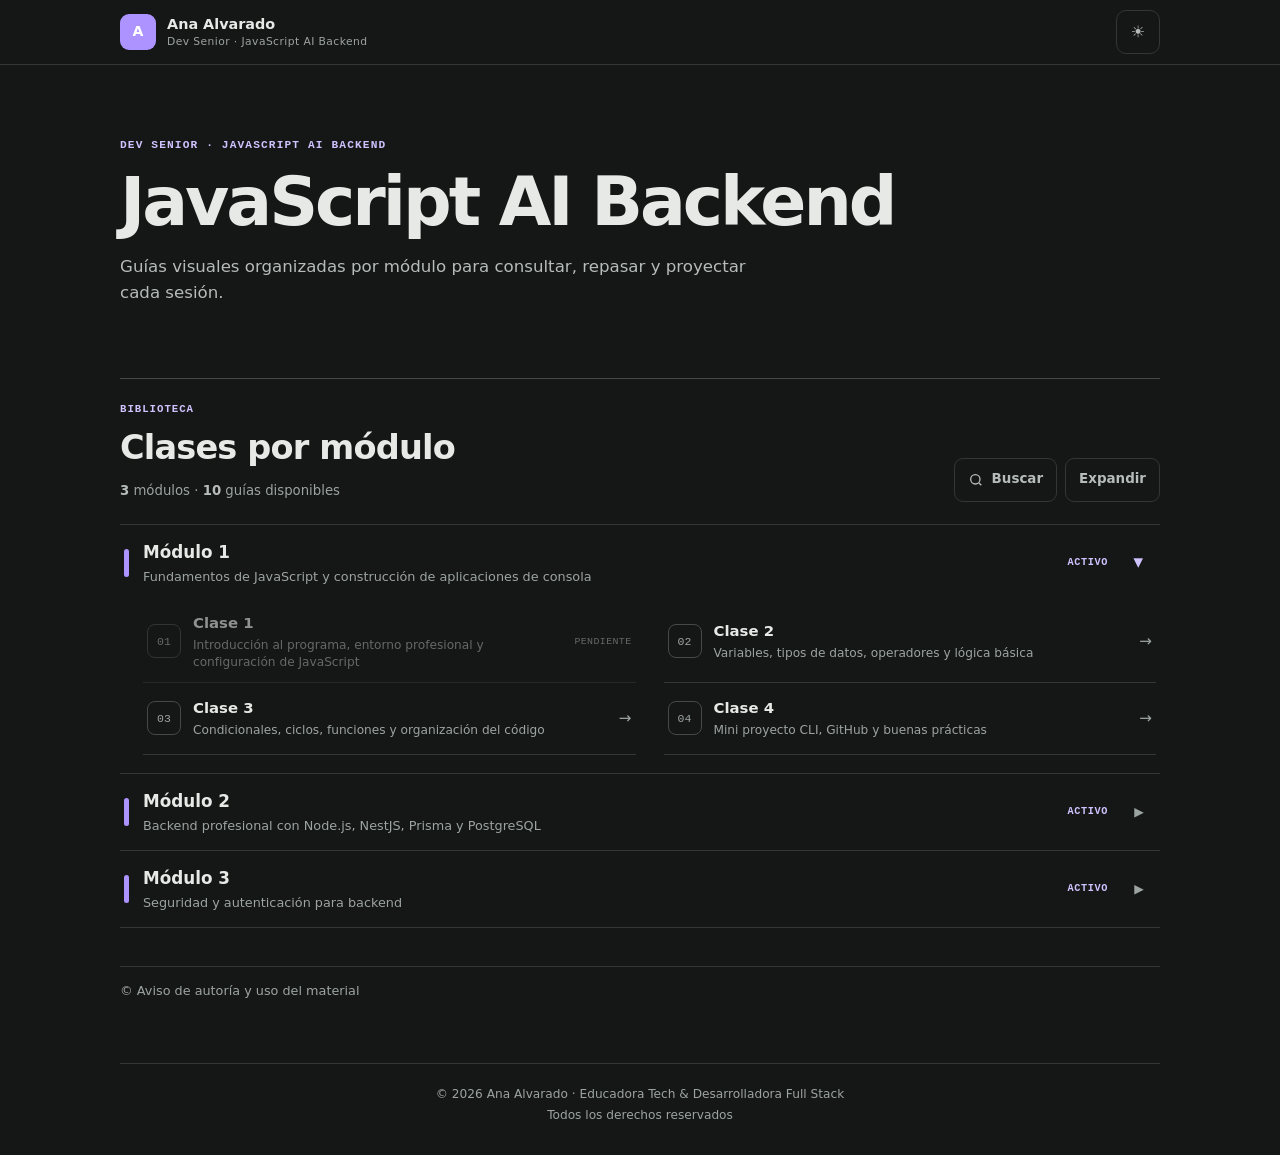
==== commit 108de0b6: "M3C2" ====
--- a/index.html
+++ b/index.html
@@ -168,6 +168,14 @@
             </span>
             <span class="flecha" aria-hidden="true">&rarr;</span>
           </a>
+          <a class="clase" href="docs/M3/Clase2/DevSenior_M3C2_RBAC.html">
+            <span class="num">02</span>
+            <span class="clase-info">
+              <span class="clase-titulo">Clase 2</span>
+              <span class="clase-temas">Roles + permisos + protección de rutas</span>
+            </span>
+            <span class="flecha" aria-hidden="true">&rarr;</span>
+          </a>
         </div>
       </details>
     </div>
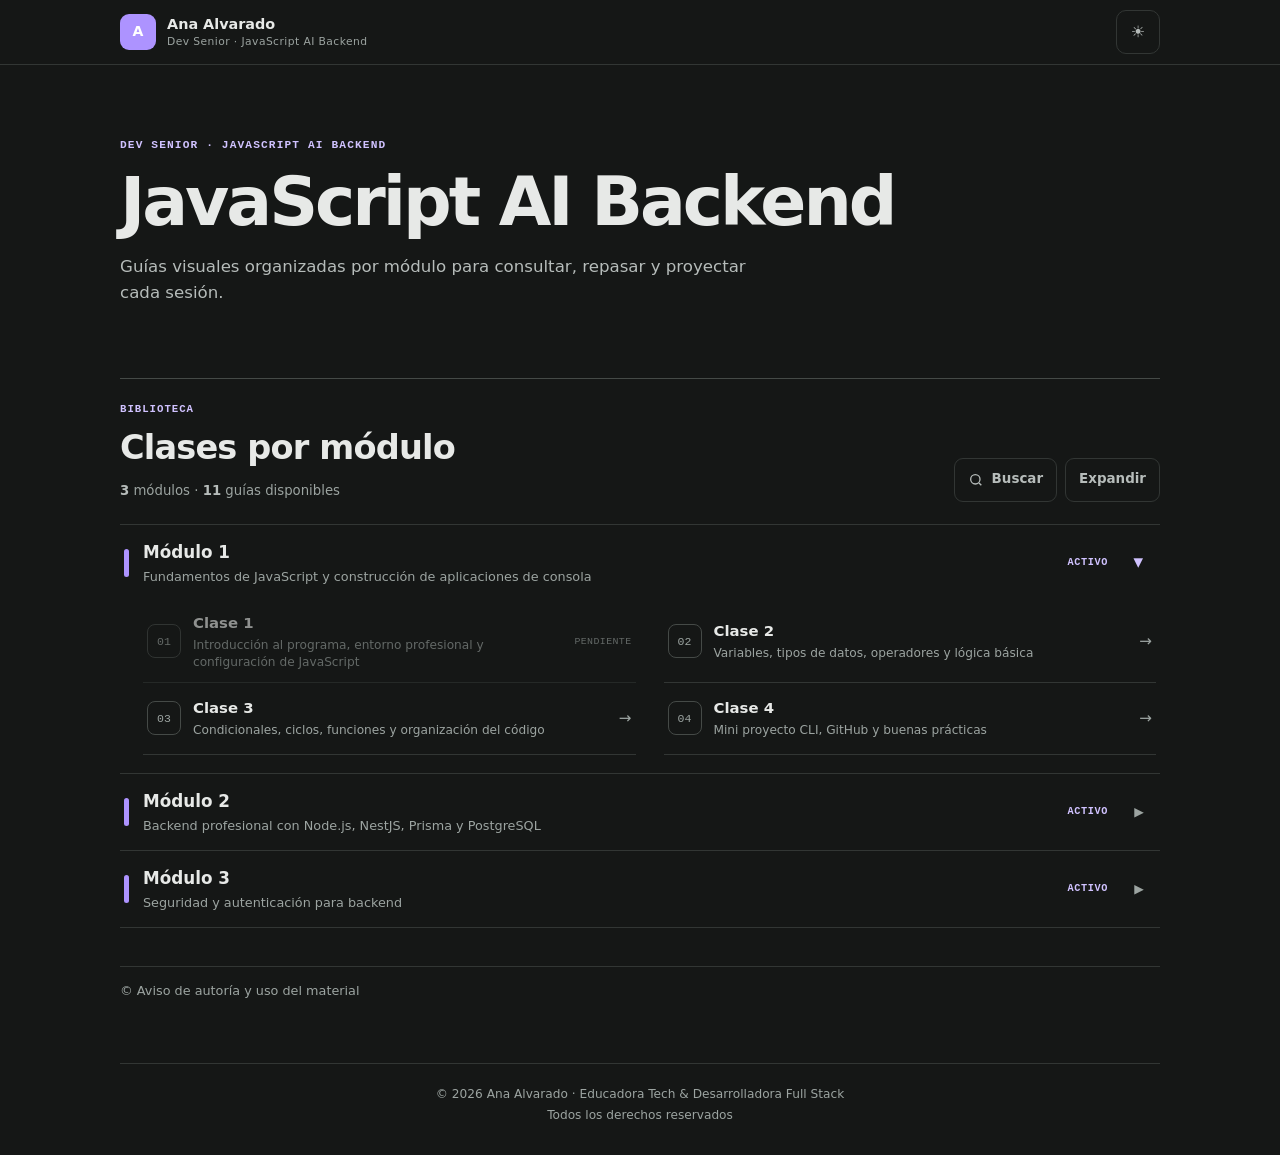
==== commit 55d7e94c: "modulo 3 clase 3" ====
--- a/index.html
+++ b/index.html
@@ -176,6 +176,14 @@
             </span>
             <span class="flecha" aria-hidden="true">&rarr;</span>
           </a>
+          <a class="clase" href="docs/M3/Clase3/index.html">
+            <span class="num">03</span>
+            <span class="clase-info">
+              <span class="clase-titulo">Clase 3</span>
+              <span class="clase-temas">Validaciones + manejo de errores + documentación/span>
+            </span>
+            <span class="flecha" aria-hidden="true">&rarr;</span>
+          </a>
         </div>
       </details>
     </div>
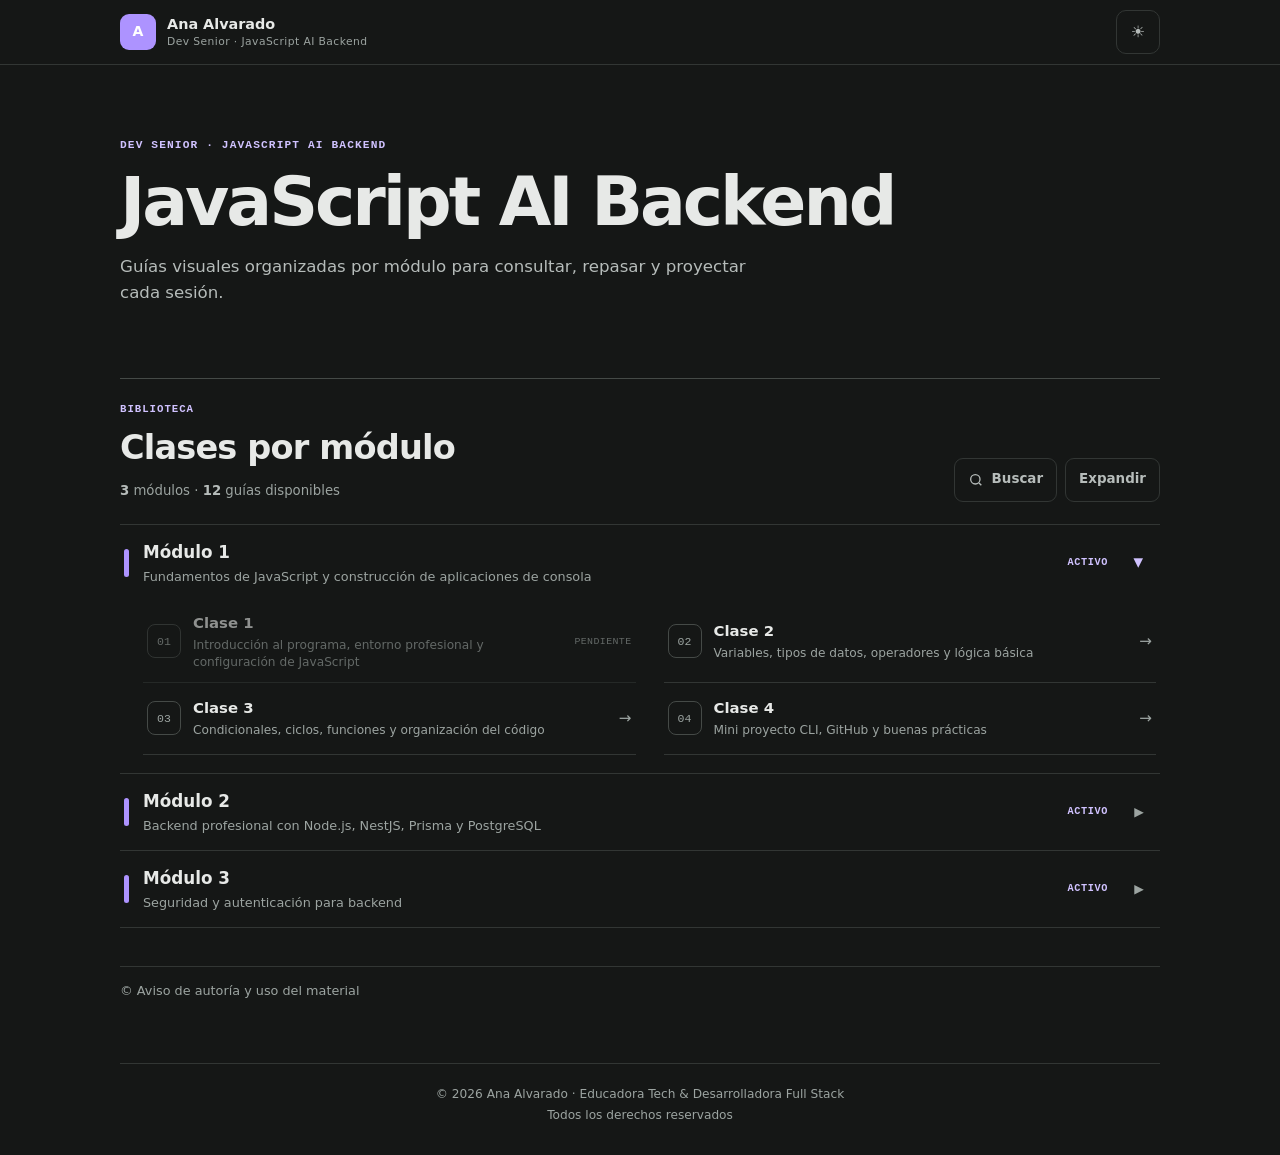
==== commit 3c40ca86: "Clase 4 Modulo 3" ====
--- a/index.html
+++ b/index.html
@@ -184,6 +184,13 @@
             </span>
             <span class="flecha" aria-hidden="true">&rarr;</span>
           </a>
+          <a class="clase" href="docs/M3/Clase4/M3C4-deploy-docker-produccion.html">
+            <span class="num">04</span>
+            <span class="clase-info">
+              <span class="clase-titulo">Clase 4</span>
+              <span class="clase-temas">Deploy + Docker + backend listo para producción</span>
+            <span class="flecha" aria-hidden="true">&rarr;</span>
+          </a>
         </div>
       </details>
     </div>
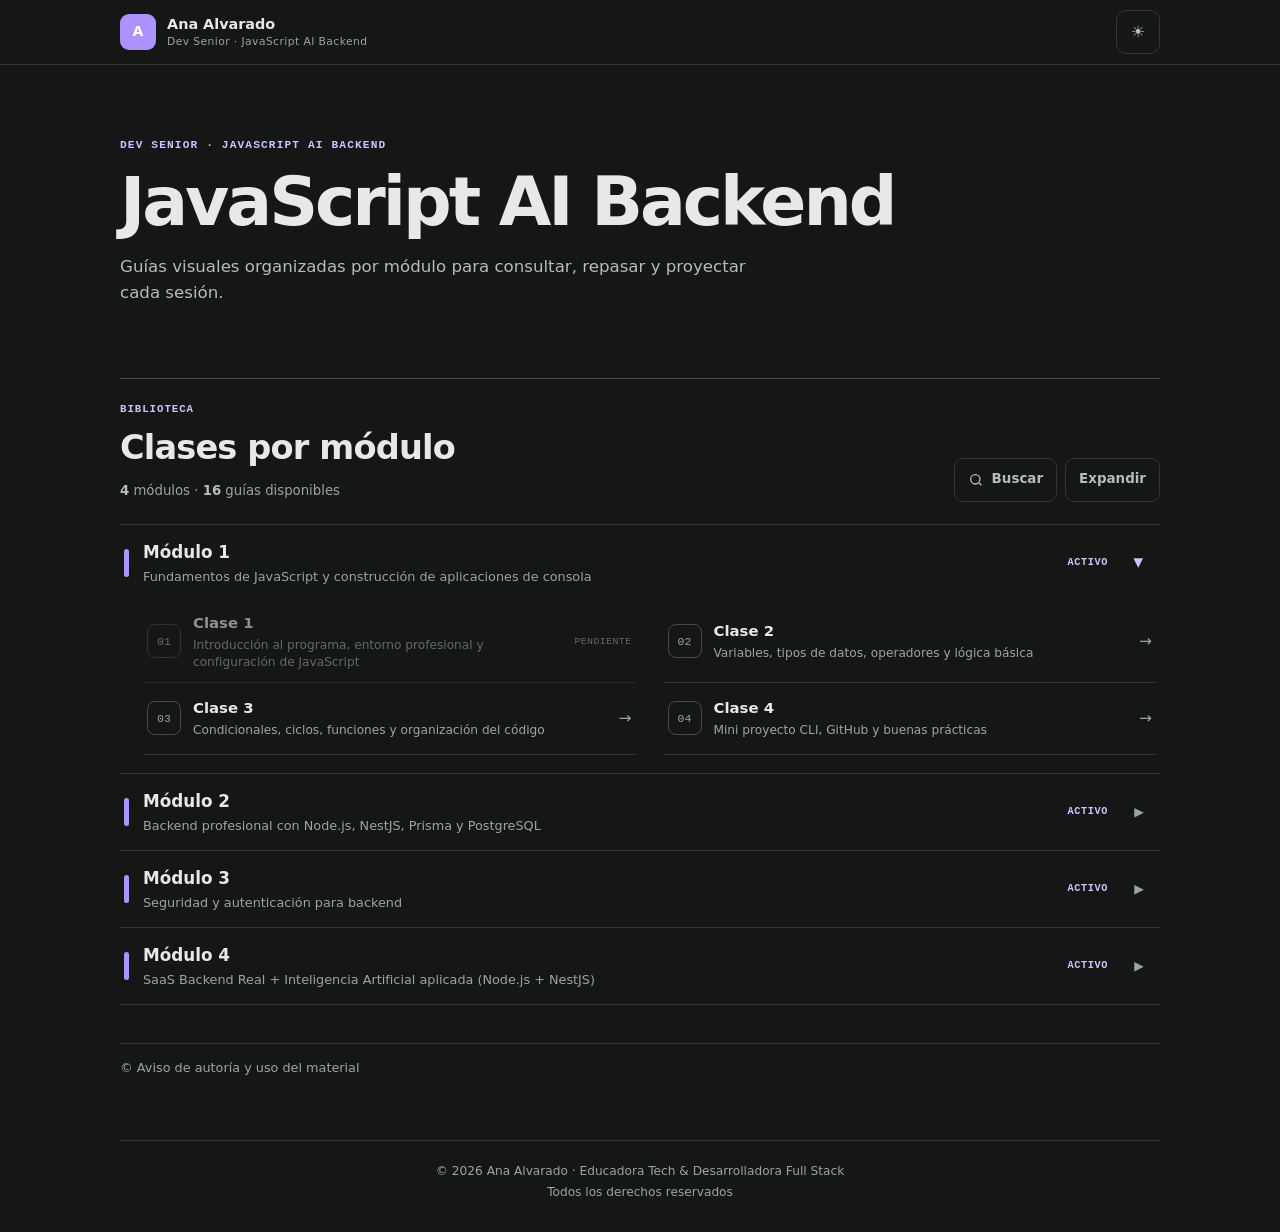
==== commit 3554be3c: "m4 c1" ====
--- a/index.html
+++ b/index.html
@@ -193,6 +193,49 @@
           </a>
         </div>
       </details>
+      <details class="modulo">
+        <summary>
+          <span class="mod-punto" aria-hidden="true"></span>
+          <span class="mod-info">
+            <span class="mod-titulo">Módulo 4</span>
+            <span class="mod-meta">SaaS Backend Real + Inteligencia Artificial aplicada (Node.js + NestJS)</span>
+          </span>
+          <span class="mod-badge">Activo</span>
+          <span class="mod-chevron" aria-hidden="true">▶</span>
+        </summary>
+        <div class="clases">
+          <a class="clase" href="docs/M4/Clase1/index.html">
+            <span class="num">01</span>
+            <span class="clase-info">
+              <span class="clase-titulo">Clase 1</span>
+              <span class="clase-temas">Arquitectura SaaS + módulos + diseño del producto</span>
+            </span>
+            <span class="flecha" aria-hidden="true">&rarr;</span>
+          </a>
+          <a class="clase" href="">
+            <span class="num">02</span>
+            <span class="clase-info">
+              <span class="clase-titulo">Clase 2</span>
+              <span class="clase-temas"></span>
+            </span>
+            <span class="flecha" aria-hidden="true">&rarr;</span>
+          </a>
+          <a class="clase" href="">
+            <span class="num">03</span>
+            <span class="clase-info">
+              <span class="clase-titulo">Clase 3</span>
+              <span class="clase-temas">   </span>
+            <span class="flecha" aria-hidden="true">&rarr;</span>
+          </a>
+          <a class="clase" href="">
+            <span class="num">04</span>
+            <span class="clase-info">
+              <span class="clase-titulo">Clase 4</span>
+              <span class="clase-temas"></span>
+            <span class="flecha" aria-hidden="true">&rarr;</span>
+          </a>
+        </div>
+      </details>
     </div>
 
     <p class="empty-state" id="sinResultados" hidden><strong>No encontramos esa guía.</strong> Prueba con otro tema, número de clase o tecnología.</p>
